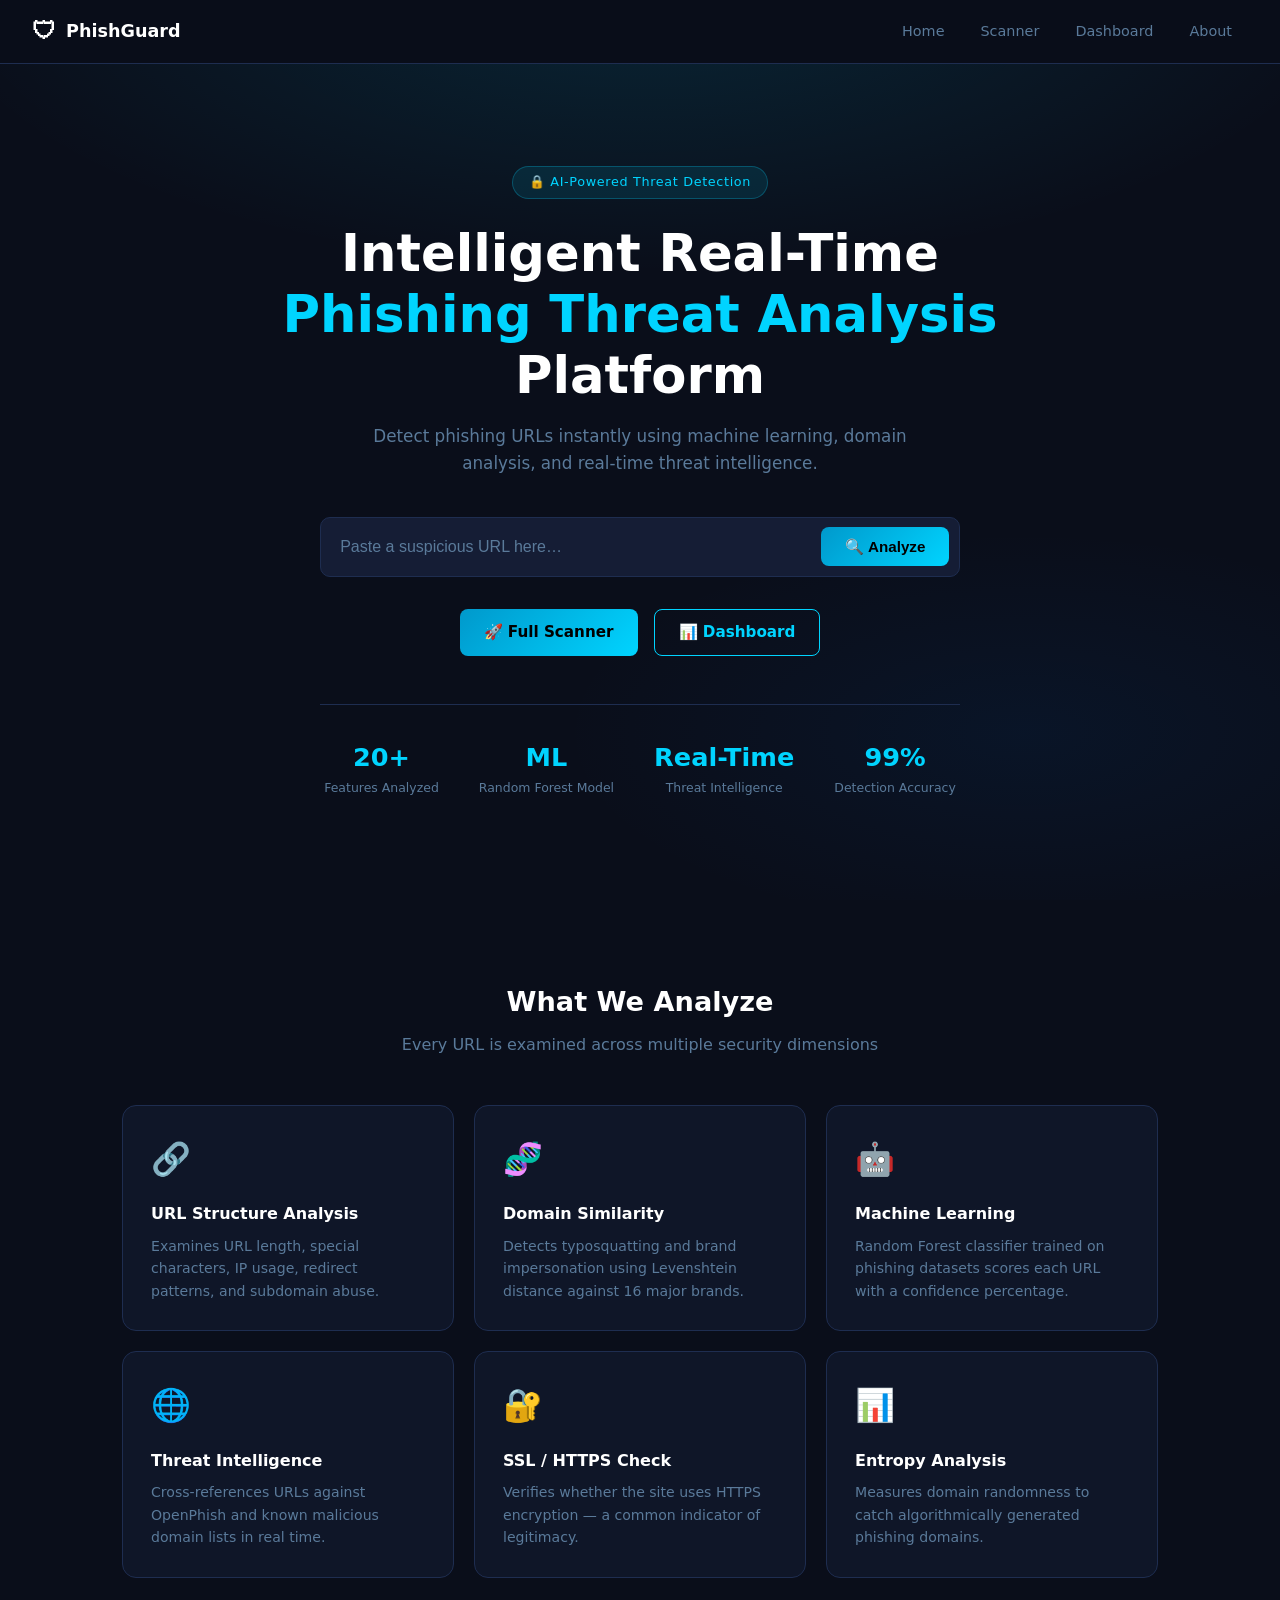
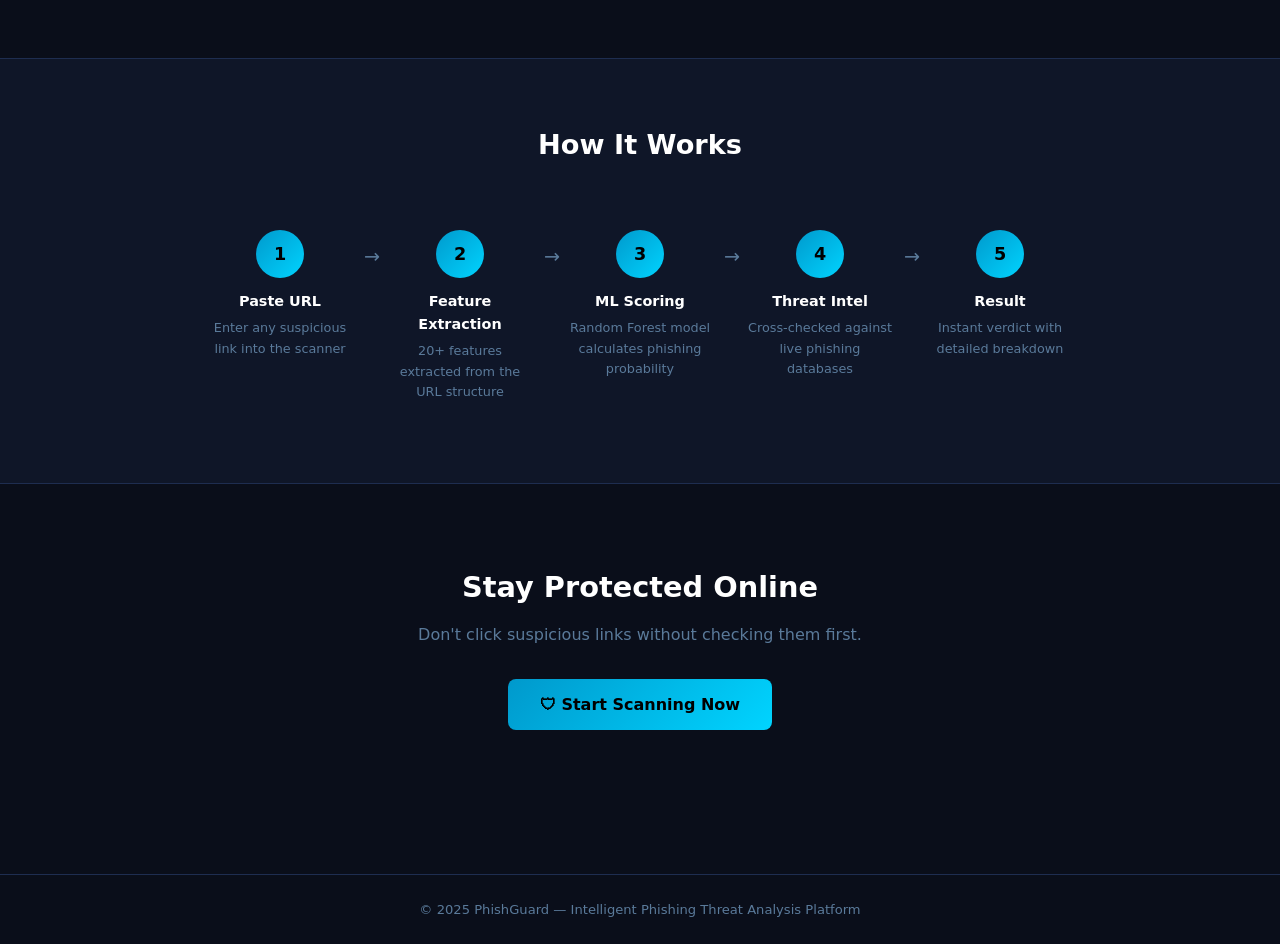
==== docs/index.html @ df35c9e4 "update" ====
<!DOCTYPE html>
<html lang="en">
<head>
  <meta charset="UTF-8" />
  <meta name="viewport" content="width=device-width, initial-scale=1.0" />
  <title>PhishGuard — Intelligent Phishing Threat Analysis</title>
  <link rel="stylesheet" href="css/style.css" />
  <style>
    /* Hero */
    .hero {
      min-height: calc(100vh - 64px);
      display: flex; flex-direction: column;
      align-items: center; justify-content: center;
      text-align: center;
      padding: 3rem 2rem;
      background:
        radial-gradient(ellipse 80% 50% at 50% -10%, rgba(0,212,255,0.12) 0%, transparent 70%),
        radial-gradient(ellipse 60% 40% at 80% 80%, rgba(0,100,200,0.08) 0%, transparent 60%);
    }

    .hero-badge {
      display: inline-flex; align-items: center; gap: 6px;
      background: rgba(0,212,255,0.1);
      border: 1px solid rgba(0,212,255,0.25);
      border-radius: 20px;
      padding: 0.3rem 1rem;
      font-size: 0.8rem; color: var(--accent);
      margin-bottom: 1.5rem;
      letter-spacing: 0.05em;
    }

    .hero h1 {
      font-size: clamp(1.8rem, 5vw, 3.2rem);
      font-weight: 800;
      color: #fff;
      line-height: 1.2;
      max-width: 780px;
      margin-bottom: 1rem;
    }

    .hero h1 span { color: var(--accent); }

    .hero p {
      color: var(--text-dim);
      font-size: 1.05rem;
      max-width: 560px;
      margin-bottom: 2.5rem;
    }

    /* Quick scan box */
    .quick-scan {
      width: 100%; max-width: 640px;
      margin-bottom: 2rem;
    }

    .quick-scan .input-group { padding: 0.6rem 0.6rem 0.6rem 1.2rem; }
    .quick-scan input { font-size: 1rem; }

    .hero-actions { display: flex; gap: 1rem; flex-wrap: wrap; justify-content: center; }

    /* Stats row */
    .hero-stats {
      display: flex; gap: 2.5rem; flex-wrap: wrap;
      justify-content: center;
      margin-top: 3rem;
      padding-top: 2rem;
      border-top: 1px solid var(--border);
      width: 100%; max-width: 640px;
    }
    .hero-stat { text-align: center; }
    .hero-stat .val { font-size: 1.6rem; font-weight: 700; color: var(--accent); }
    .hero-stat .lbl { font-size: 0.78rem; color: var(--text-dim); }

    /* Features */
    .features { padding: 5rem 2rem; max-width: 1100px; margin: 0 auto; }
    .features h2 { text-align: center; font-size: 1.7rem; color: #fff; margin-bottom: 0.5rem; }
    .features .sub { text-align: center; color: var(--text-dim); margin-bottom: 3rem; }

    .feature-card {
      background: var(--bg2);
      border: 1px solid var(--border);
      border-radius: 14px;
      padding: 1.75rem;
      transition: border-color 0.25s, transform 0.25s;
    }
    .feature-card:hover { border-color: var(--accent2); transform: translateY(-3px); }
    .feature-icon { font-size: 2rem; margin-bottom: 1rem; }
    .feature-card h3 { color: #fff; font-size: 1rem; margin-bottom: 0.5rem; }
    .feature-card p  { color: var(--text-dim); font-size: 0.88rem; line-height: 1.6; }

    /* How it works */
    .how { padding: 4rem 2rem; background: var(--bg2); border-top: 1px solid var(--border); border-bottom: 1px solid var(--border); }
    .how-inner { max-width: 900px; margin: 0 auto; }
    .how h2 { text-align: center; font-size: 1.7rem; color: #fff; margin-bottom: 3rem; }
    .steps { display: flex; gap: 0; flex-wrap: wrap; justify-content: center; }
    .step {
      flex: 1; min-width: 180px; max-width: 220px;
      text-align: center; padding: 1rem;
      position: relative;
    }
    .step:not(:last-child)::after {
      content: "→";
      position: absolute; right: -10px; top: 28px;
      color: var(--text-dim); font-size: 1.2rem;
    }
    .step-num {
      width: 48px; height: 48px;
      background: linear-gradient(135deg, var(--accent2), var(--accent));
      border-radius: 50%;
      display: flex; align-items: center; justify-content: center;
      font-weight: 800; color: #000; font-size: 1.1rem;
      margin: 0 auto 0.75rem;
    }
    .step h4 { color: #fff; font-size: 0.9rem; margin-bottom: 0.3rem; }
    .step p  { color: var(--text-dim); font-size: 0.8rem; }

    /* CTA */
    .cta {
      text-align: center;
      padding: 5rem 2rem;
    }
    .cta h2 { font-size: 1.8rem; color: #fff; margin-bottom: 0.75rem; }
    .cta p  { color: var(--text-dim); margin-bottom: 2rem; }

    /* Quick result inline */
    #quick-result { margin-top: 1rem; display: none; }
  </style>
</head>
<body>

<nav>
  <div class="nav-brand">
    <span class="shield">🛡</span>
    PhishGuard
  </div>
  <div class="nav-links">
    <a href="/">Home</a>
    <a href="/scanner.html">Scanner</a>
    <a href="/dashboard.html">Dashboard</a>
    <a href="/about.html">About</a>
  </div>
</nav>

<!-- Hero -->
<section class="hero">
  <div class="hero-badge">🔒 AI-Powered Threat Detection</div>
  <h1>Intelligent Real-Time<br><span>Phishing Threat Analysis</span><br>Platform</h1>
  <p>Detect phishing URLs instantly using machine learning, domain analysis, and real-time threat intelligence.</p>

  <!-- Quick scan -->
  <div class="quick-scan">
    <div class="input-group">
      <input type="url" id="hero-url" placeholder="Paste a suspicious URL here…" />
      <button class="btn btn-primary" id="hero-scan-btn" onclick="heroScan()">
        <span id="hero-btn-text">🔍 Analyze</span>
      </button>
    </div>
    <div id="quick-result" class="fade-in"></div>
  </div>

  <div class="hero-actions">
    <a href="scanner.html" class="btn btn-primary">🚀 Full Scanner</a>
    <a href="dashboard.html" class="btn btn-outline">📊 Dashboard</a>
  </div>

  <div class="hero-stats">
    <div class="hero-stat"><div class="val">20+</div><div class="lbl">Features Analyzed</div></div>
    <div class="hero-stat"><div class="val">ML</div><div class="lbl">Random Forest Model</div></div>
    <div class="hero-stat"><div class="val">Real-Time</div><div class="lbl">Threat Intelligence</div></div>
    <div class="hero-stat"><div class="val">99%</div><div class="lbl">Detection Accuracy</div></div>
  </div>
</section>

<!-- Features -->
<section class="features">
  <h2>What We Analyze</h2>
  <p class="sub">Every URL is examined across multiple security dimensions</p>
  <div class="grid-3">
    <div class="feature-card">
      <div class="feature-icon">🔗</div>
      <h3>URL Structure Analysis</h3>
      <p>Examines URL length, special characters, IP usage, redirect patterns, and subdomain abuse.</p>
    </div>
    <div class="feature-card">
      <div class="feature-icon">🧬</div>
      <h3>Domain Similarity</h3>
      <p>Detects typosquatting and brand impersonation using Levenshtein distance against 16 major brands.</p>
    </div>
    <div class="feature-card">
      <div class="feature-icon">🤖</div>
      <h3>Machine Learning</h3>
      <p>Random Forest classifier trained on phishing datasets scores each URL with a confidence percentage.</p>
    </div>
    <div class="feature-card">
      <div class="feature-icon">🌐</div>
      <h3>Threat Intelligence</h3>
      <p>Cross-references URLs against OpenPhish and known malicious domain lists in real time.</p>
    </div>
    <div class="feature-card">
      <div class="feature-icon">🔐</div>
      <h3>SSL / HTTPS Check</h3>
      <p>Verifies whether the site uses HTTPS encryption — a common indicator of legitimacy.</p>
    </div>
    <div class="feature-card">
      <div class="feature-icon">📊</div>
      <h3>Entropy Analysis</h3>
      <p>Measures domain randomness to catch algorithmically generated phishing domains.</p>
    </div>
  </div>
</section>

<!-- How it works -->
<section class="how">
  <div class="how-inner">
    <h2>How It Works</h2>
    <div class="steps">
      <div class="step">
        <div class="step-num">1</div>
        <h4>Paste URL</h4>
        <p>Enter any suspicious link into the scanner</p>
      </div>
      <div class="step">
        <div class="step-num">2</div>
        <h4>Feature Extraction</h4>
        <p>20+ features extracted from the URL structure</p>
      </div>
      <div class="step">
        <div class="step-num">3</div>
        <h4>ML Scoring</h4>
        <p>Random Forest model calculates phishing probability</p>
      </div>
      <div class="step">
        <div class="step-num">4</div>
        <h4>Threat Intel</h4>
        <p>Cross-checked against live phishing databases</p>
      </div>
      <div class="step">
        <div class="step-num">5</div>
        <h4>Result</h4>
        <p>Instant verdict with detailed breakdown</p>
      </div>
    </div>
  </div>
</section>

<!-- CTA -->
<section class="cta">
  <h2>Stay Protected Online</h2>
  <p>Don't click suspicious links without checking them first.</p>
  <a href="scanner.html" class="btn btn-primary" style="font-size:1rem; padding:0.8rem 2rem;">
    🛡 Start Scanning Now
  </a>
</section>

<footer>
  &copy; 2025 PhishGuard — Intelligent Phishing Threat Analysis Platform
</footer>

<script src="js/main.js"></script>
<script>
async function heroScan() {
  const input = document.getElementById("hero-url");
  const btn   = document.getElementById("hero-scan-btn");
  const box   = document.getElementById("quick-result");
  const url   = input.value.trim();
  if (!url) { input.focus(); return; }

  btn.disabled = true;
  document.getElementById("hero-btn-text").innerHTML = '<span class="spinner"></span>';
  box.style.display = "none";

  try {
    const data = await analyzeURL(url);
    History.add(data);
    const c = verdictColor(data.verdict);
    box.innerHTML = `
      <div class="alert alert-${data.verdict === "SAFE" ? "success" : data.verdict === "SUSPICIOUS" ? "warning" : "danger"}">
        <span style="font-size:1.3rem">${data.verdict === "SAFE" ? "✅" : data.verdict === "SUSPICIOUS" ? "⚠️" : "🚨"}</span>
        <div>
          <strong>${data.verdict} — Risk: ${data.risk}</strong><br>
          <span style="font-size:0.85rem">Confidence: ${data.confidence}%
          &nbsp;·&nbsp; <a href="scanner.html">View full report →</a></span>
        </div>
      </div>`;
    box.style.display = "block";
    sessionStorage.setItem("last_result", JSON.stringify(data));
  } catch(e) {
    box.innerHTML = `<div class="alert alert-info">⚠ Backend offline. <a href="scanner.html">Try full scanner</a></div>`;
    box.style.display = "block";
  }

  btn.disabled = false;
  document.getElementById("hero-btn-text").innerHTML = "🔍 Analyze";
}

document.getElementById("hero-url").addEventListener("keydown", e => {
  if (e.key === "Enter") heroScan();
});
</script>
</body>
</html>
---- docs/css/style.css ----
/* ── Reset & Base ── */
*, *::before, *::after { box-sizing: border-box; margin: 0; padding: 0; }

:root {
  --bg:        #0a0e1a;
  --bg2:       #0f1628;
  --bg3:       #151d35;
  --border:    #1e2d50;
  --accent:    #00d4ff;
  --accent2:   #0099cc;
  --green:     #00ff88;
  --red:       #ff3860;
  --yellow:    #ffdd57;
  --text:      #c8d8f0;
  --text-dim:  #5a7a9a;
  --font:      'Segoe UI', system-ui, sans-serif;
}

body {
  background: var(--bg);
  color: var(--text);
  font-family: var(--font);
  min-height: 100vh;
  line-height: 1.6;
}

a { color: var(--accent); text-decoration: none; }
a:hover { color: #fff; }

/* ── Scrollbar ── */
::-webkit-scrollbar { width: 6px; }
::-webkit-scrollbar-track { background: var(--bg2); }
::-webkit-scrollbar-thumb { background: var(--border); border-radius: 3px; }

/* ── Nav ── */
nav {
  background: rgba(10,14,26,0.95);
  backdrop-filter: blur(12px);
  border-bottom: 1px solid var(--border);
  position: sticky; top: 0; z-index: 100;
  padding: 0 2rem;
  display: flex; align-items: center; justify-content: space-between;
  height: 64px;
}

.nav-brand {
  display: flex; align-items: center; gap: 10px;
  font-size: 1.1rem; font-weight: 700; color: #fff;
}

.nav-brand .shield { font-size: 1.5rem; }

.nav-links { display: flex; gap: 0.25rem; }

.nav-links a {
  color: var(--text-dim);
  padding: 0.45rem 1rem;
  border-radius: 6px;
  font-size: 0.9rem;
  transition: all 0.2s;
}

.nav-links a:hover, .nav-links a.active {
  color: var(--accent);
  background: rgba(0,212,255,0.08);
}

.nav-hamburger {
  display: none;
  background: none; border: none; cursor: pointer;
  color: var(--text); font-size: 1.5rem; padding: 0.25rem;
}

@media(max-width: 600px) {
  nav { padding: 0 1rem; }
  .nav-hamburger { display: block; }
  .nav-links {
    display: none;
    position: absolute; top: 64px; left: 0; right: 0;
    background: rgba(10,14,26,0.98);
    border-bottom: 1px solid var(--border);
    flex-direction: column;
    padding: 0.75rem 1rem;
    gap: 0.25rem;
    z-index: 99;
  }
  .nav-links.open { display: flex; }
  .nav-links a { padding: 0.6rem 1rem; border-radius: 6px; }
}

/* ── Buttons ── */
.btn {
  display: inline-flex; align-items: center; gap: 8px;
  padding: 0.65rem 1.5rem;
  border-radius: 8px;
  border: none; cursor: pointer;
  font-size: 0.95rem; font-weight: 600;
  transition: all 0.2s;
}

.btn-primary {
  background: linear-gradient(135deg, var(--accent2), var(--accent));
  color: #000;
}
.btn-primary:hover { transform: translateY(-1px); box-shadow: 0 4px 20px rgba(0,212,255,0.35); }

.btn-outline {
  background: transparent;
  border: 1px solid var(--accent);
  color: var(--accent);
}
.btn-outline:hover { background: rgba(0,212,255,0.1); }

.btn:disabled { opacity: 0.5; cursor: not-allowed; transform: none !important; }

/* ── Cards ── */
.card {
  background: var(--bg2);
  border: 1px solid var(--border);
  border-radius: 12px;
  padding: 1.5rem;
}

.card-glow {
  box-shadow: 0 0 30px rgba(0,212,255,0.06);
}

/* ── Badges ── */
.badge {
  display: inline-flex; align-items: center; gap: 5px;
  padding: 0.25rem 0.75rem;
  border-radius: 20px;
  font-size: 0.78rem; font-weight: 700;
  text-transform: uppercase; letter-spacing: 0.05em;
}

.badge-safe    { background: rgba(0,255,136,0.12); color: var(--green); border: 1px solid rgba(0,255,136,0.3); }
.badge-suspicious { background: rgba(255,221,87,0.12); color: var(--yellow); border: 1px solid rgba(255,221,87,0.3); }
.badge-phishing { background: rgba(255,56,96,0.12); color: var(--red); border: 1px solid rgba(255,56,96,0.3); }

/* ── Section ── */
.section { padding: 4rem 2rem; max-width: 1100px; margin: 0 auto; }
.section-sm { padding: 2rem; max-width: 1100px; margin: 0 auto; }

/* ── Page Header ── */
.page-header {
  text-align: center;
  padding: 3rem 2rem 2rem;
}
.page-header h1 { font-size: 2rem; color: #fff; margin-bottom: 0.5rem; }
.page-header p  { color: var(--text-dim); font-size: 1rem; }

/* ── Grid ── */
.grid-2 { display: grid; grid-template-columns: 1fr 1fr; gap: 1.25rem; }
.grid-3 { display: grid; grid-template-columns: repeat(3,1fr); gap: 1.25rem; }
.grid-4 { display: grid; grid-template-columns: repeat(4,1fr); gap: 1rem; }

@media(max-width:768px) {
  .grid-2, .grid-3, .grid-4 { grid-template-columns: 1fr; }
  .nav-links a { padding: 0.4rem 0.6rem; font-size: 0.82rem; }
}

/* ── Stat Card ── */
.stat-card {
  background: var(--bg2);
  border: 1px solid var(--border);
  border-radius: 12px;
  padding: 1.25rem 1.5rem;
  display: flex; align-items: center; gap: 1rem;
}
.stat-icon { font-size: 2rem; }
.stat-value { font-size: 1.8rem; font-weight: 700; color: #fff; line-height: 1; }
.stat-label { font-size: 0.8rem; color: var(--text-dim); margin-top: 2px; }

/* ── Table ── */
.table-wrap { overflow-x: auto; }
table { width: 100%; border-collapse: collapse; font-size: 0.88rem; }
th {
  background: var(--bg3);
  color: var(--text-dim);
  text-transform: uppercase;
  font-size: 0.75rem;
  letter-spacing: 0.06em;
  padding: 0.75rem 1rem;
  text-align: left;
  border-bottom: 1px solid var(--border);
}
td {
  padding: 0.85rem 1rem;
  border-bottom: 1px solid rgba(30,45,80,0.5);
  color: var(--text);
  vertical-align: middle;
}
tr:hover td { background: rgba(0,212,255,0.03); }

/* ── Progress Bar ── */
.progress-wrap { background: var(--bg3); border-radius: 99px; height: 8px; overflow: hidden; }
.progress-bar  { height: 100%; border-radius: 99px; transition: width 0.6s ease; }
.progress-safe       { background: var(--green); }
.progress-suspicious { background: var(--yellow); }
.progress-phishing   { background: var(--red); }

/* ── Spinner ── */
.spinner {
  width: 22px; height: 22px;
  border: 3px solid rgba(0,212,255,0.2);
  border-top-color: var(--accent);
  border-radius: 50%;
  animation: spin 0.7s linear infinite;
  display: inline-block;
}
@keyframes spin { to { transform: rotate(360deg); } }

/* ── Alert ── */
.alert {
  border-radius: 10px;
  padding: 1rem 1.25rem;
  display: flex; gap: 0.75rem; align-items: flex-start;
  font-size: 0.92rem;
}
.alert-danger  { background: rgba(255,56,96,0.1);  border: 1px solid rgba(255,56,96,0.3);  color: #ff7090; }
.alert-warning { background: rgba(255,221,87,0.1); border: 1px solid rgba(255,221,87,0.3); color: #ffe080; }
.alert-success { background: rgba(0,255,136,0.1);  border: 1px solid rgba(0,255,136,0.3);  color: #40ffaa; }
.alert-info    { background: rgba(0,212,255,0.08); border: 1px solid rgba(0,212,255,0.25); color: var(--accent); }

/* ── Feature Tag ── */
.tag {
  display: inline-flex; align-items: center; gap: 5px;
  background: var(--bg3);
  border: 1px solid var(--border);
  border-radius: 6px;
  padding: 0.3rem 0.7rem;
  font-size: 0.8rem;
  color: var(--text-dim);
}
.tag.bad  { border-color: rgba(255,56,96,0.4);  color: var(--red);   background: rgba(255,56,96,0.07); }
.tag.good { border-color: rgba(0,255,136,0.4);  color: var(--green); background: rgba(0,255,136,0.07); }
.tag.warn { border-color: rgba(255,221,87,0.4); color: var(--yellow);background: rgba(255,221,87,0.07); }

/* ── URL display ── */
.url-display {
  font-family: 'Courier New', monospace;
  font-size: 0.85rem;
  color: var(--accent);
  word-break: break-all;
  background: var(--bg3);
  padding: 0.4rem 0.75rem;
  border-radius: 6px;
  border: 1px solid var(--border);
}

/* ── Footer ── */
footer {
  border-top: 1px solid var(--border);
  text-align: center;
  padding: 1.5rem;
  color: var(--text-dim);
  font-size: 0.82rem;
  margin-top: 4rem;
}

/* ── Animations ── */
.fade-in { animation: fadeIn 0.4s ease; }
@keyframes fadeIn { from { opacity:0; transform:translateY(10px); } to { opacity:1; transform:none; } }

.pulse { animation: pulse 2s infinite; }
@keyframes pulse { 0%,100%{opacity:1} 50%{opacity:0.5} }

/* ── Divider ── */
.divider { border: none; border-top: 1px solid var(--border); margin: 1.5rem 0; }

/* ── Input ── */
.input-group {
  display: flex; gap: 0.75rem;
  background: var(--bg3);
  border: 1px solid var(--border);
  border-radius: 10px;
  padding: 0.5rem 0.5rem 0.5rem 1rem;
  transition: border-color 0.2s;
}
.input-group:focus-within { border-color: var(--accent); box-shadow: 0 0 0 3px rgba(0,212,255,0.1); }
.input-group input {
  flex: 1; background: transparent; border: none; outline: none;
  color: #fff; font-size: 0.95rem;
}
.input-group input::placeholder { color: var(--text-dim); }

/* ── Tooltip ── */
.tooltip-wrap { position: relative; display: inline-block; }
.tooltip-wrap:hover .tooltip-box { display: block; }
.tooltip-box {
  display: none;
  position: absolute; bottom: 125%; left: 50%; transform: translateX(-50%);
  background: var(--bg3); border: 1px solid var(--border);
  color: var(--text); font-size: 0.78rem;
  padding: 0.4rem 0.75rem; border-radius: 6px;
  white-space: nowrap; z-index: 10;
}

/* ── Scan history item ── */
.history-item {
  display: flex; align-items: center; justify-content: space-between;
  padding: 0.75rem 1rem;
  border-radius: 8px;
  border: 1px solid var(--border);
  background: var(--bg3);
  gap: 1rem;
  transition: border-color 0.2s;
}
.history-item:hover { border-color: var(--accent2); }
.history-item .url-text {
  font-family: monospace; font-size: 0.82rem;
  color: var(--text); flex: 1;
  overflow: hidden; text-overflow: ellipsis; white-space: nowrap;
}

/* ── Gauge ── */
.gauge-wrap { text-align: center; }
.gauge-value { font-size: 3rem; font-weight: 800; line-height: 1; }
.gauge-label { font-size: 0.8rem; color: var(--text-dim); margin-top: 4px; }
.gauge-safe       { color: var(--green); }
.gauge-suspicious { color: var(--yellow); }
.gauge-phishing   { color: var(--red); }
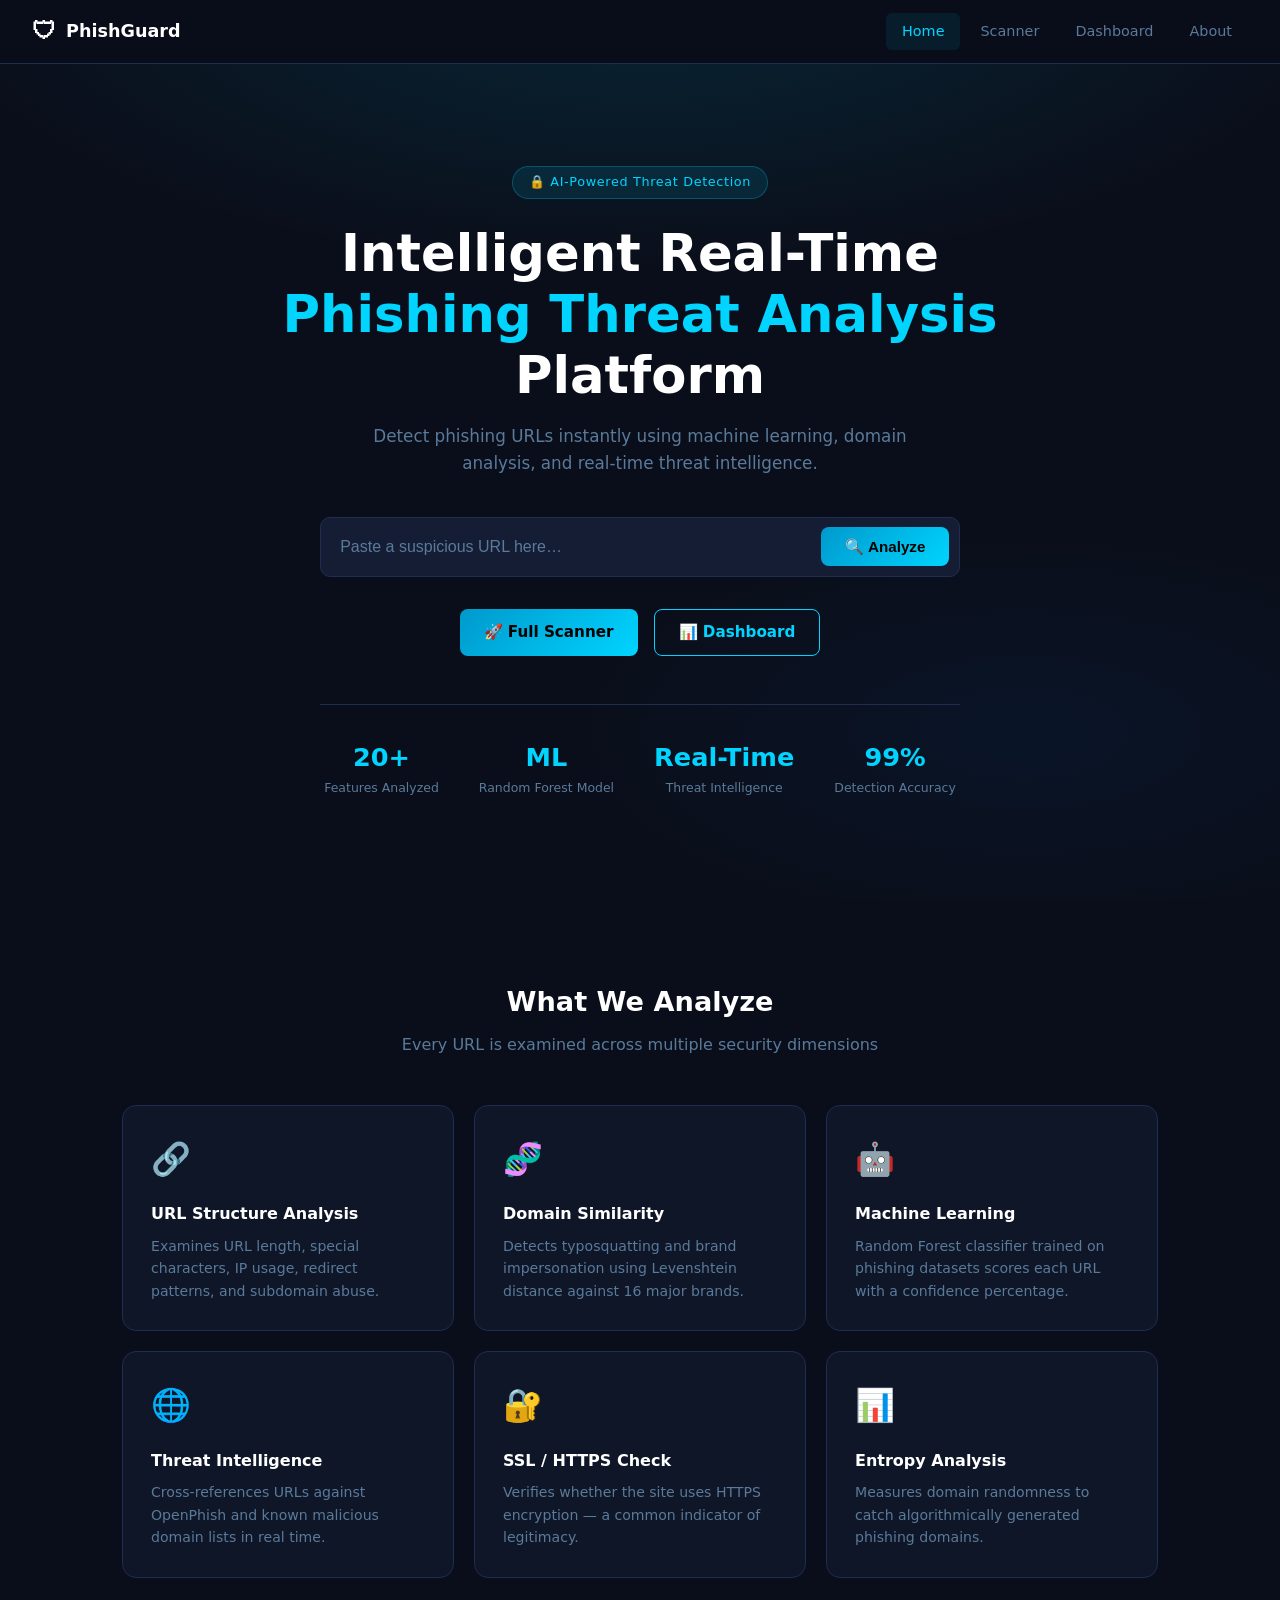
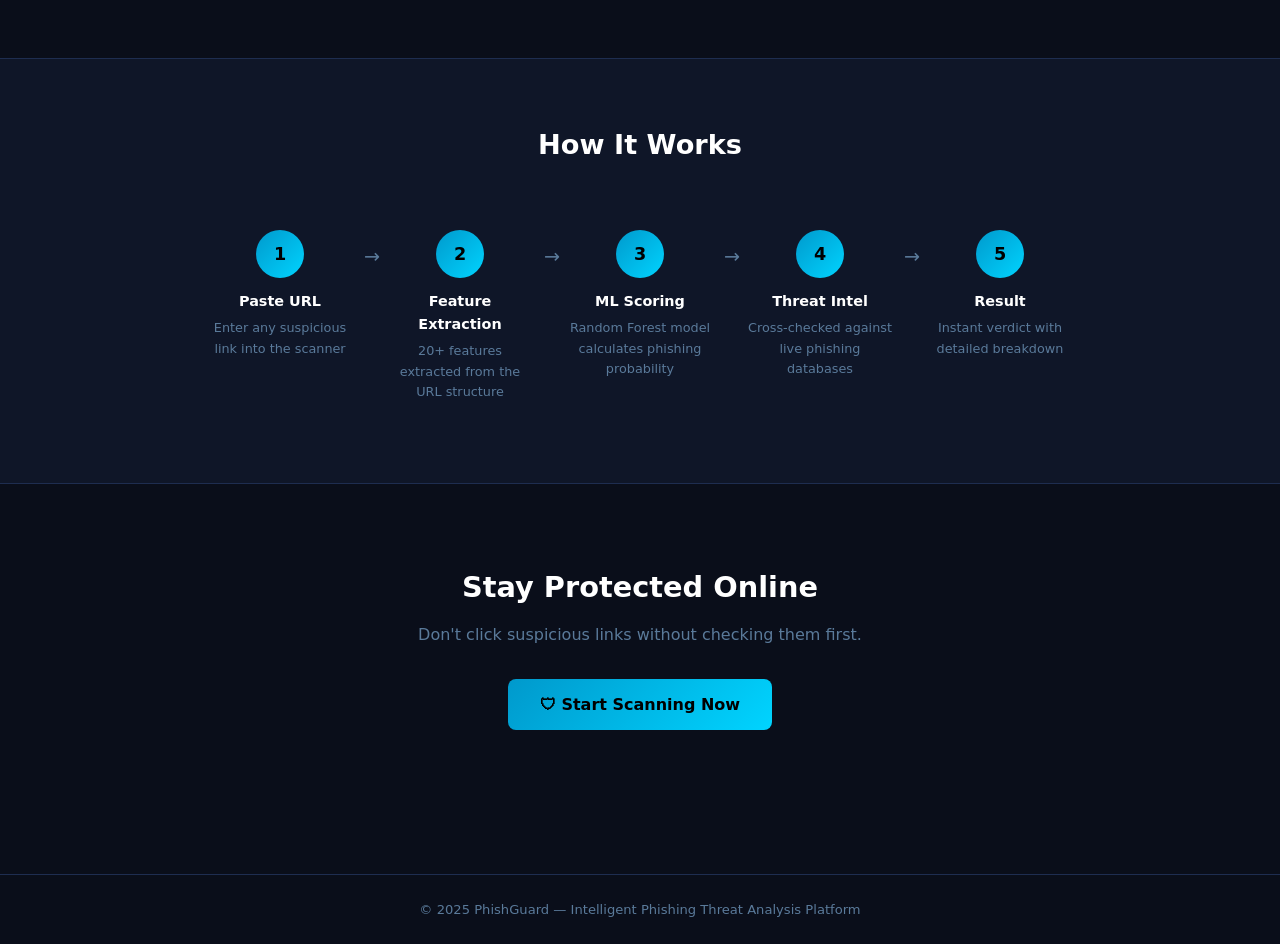
==== commit 1262edf8: "fix all nav links for github pages" ====
--- a/docs/index.html
+++ b/docs/index.html
@@ -134,10 +134,10 @@
     PhishGuard
   </div>
   <div class="nav-links">
-    <a href="/">Home</a>
-    <a href="/scanner.html">Scanner</a>
-    <a href="/dashboard.html">Dashboard</a>
-    <a href="/about.html">About</a>
+    <a href="index.html">Home</a>
+    <a href="scanner.html">Scanner</a>
+    <a href="dashboard.html">Dashboard</a>
+    <a href="about.html">About</a>
   </div>
 </nav>
 
